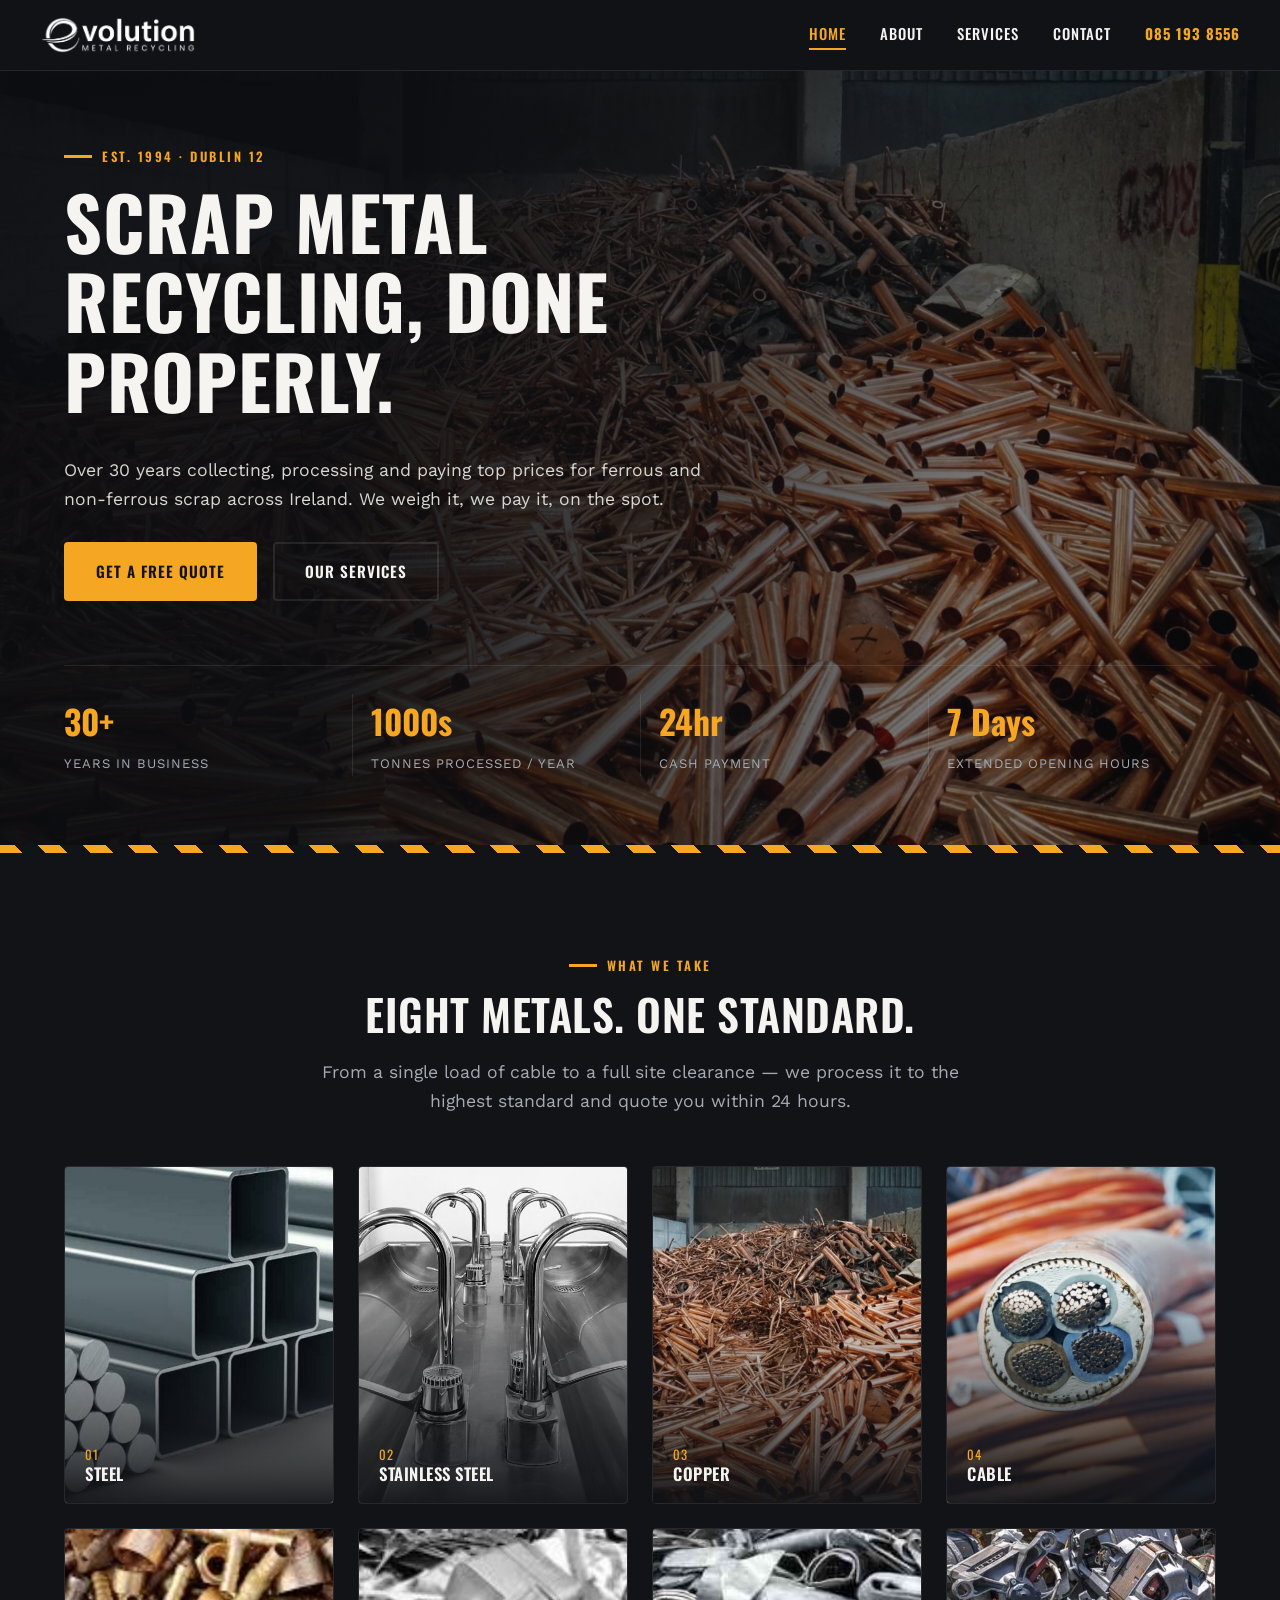
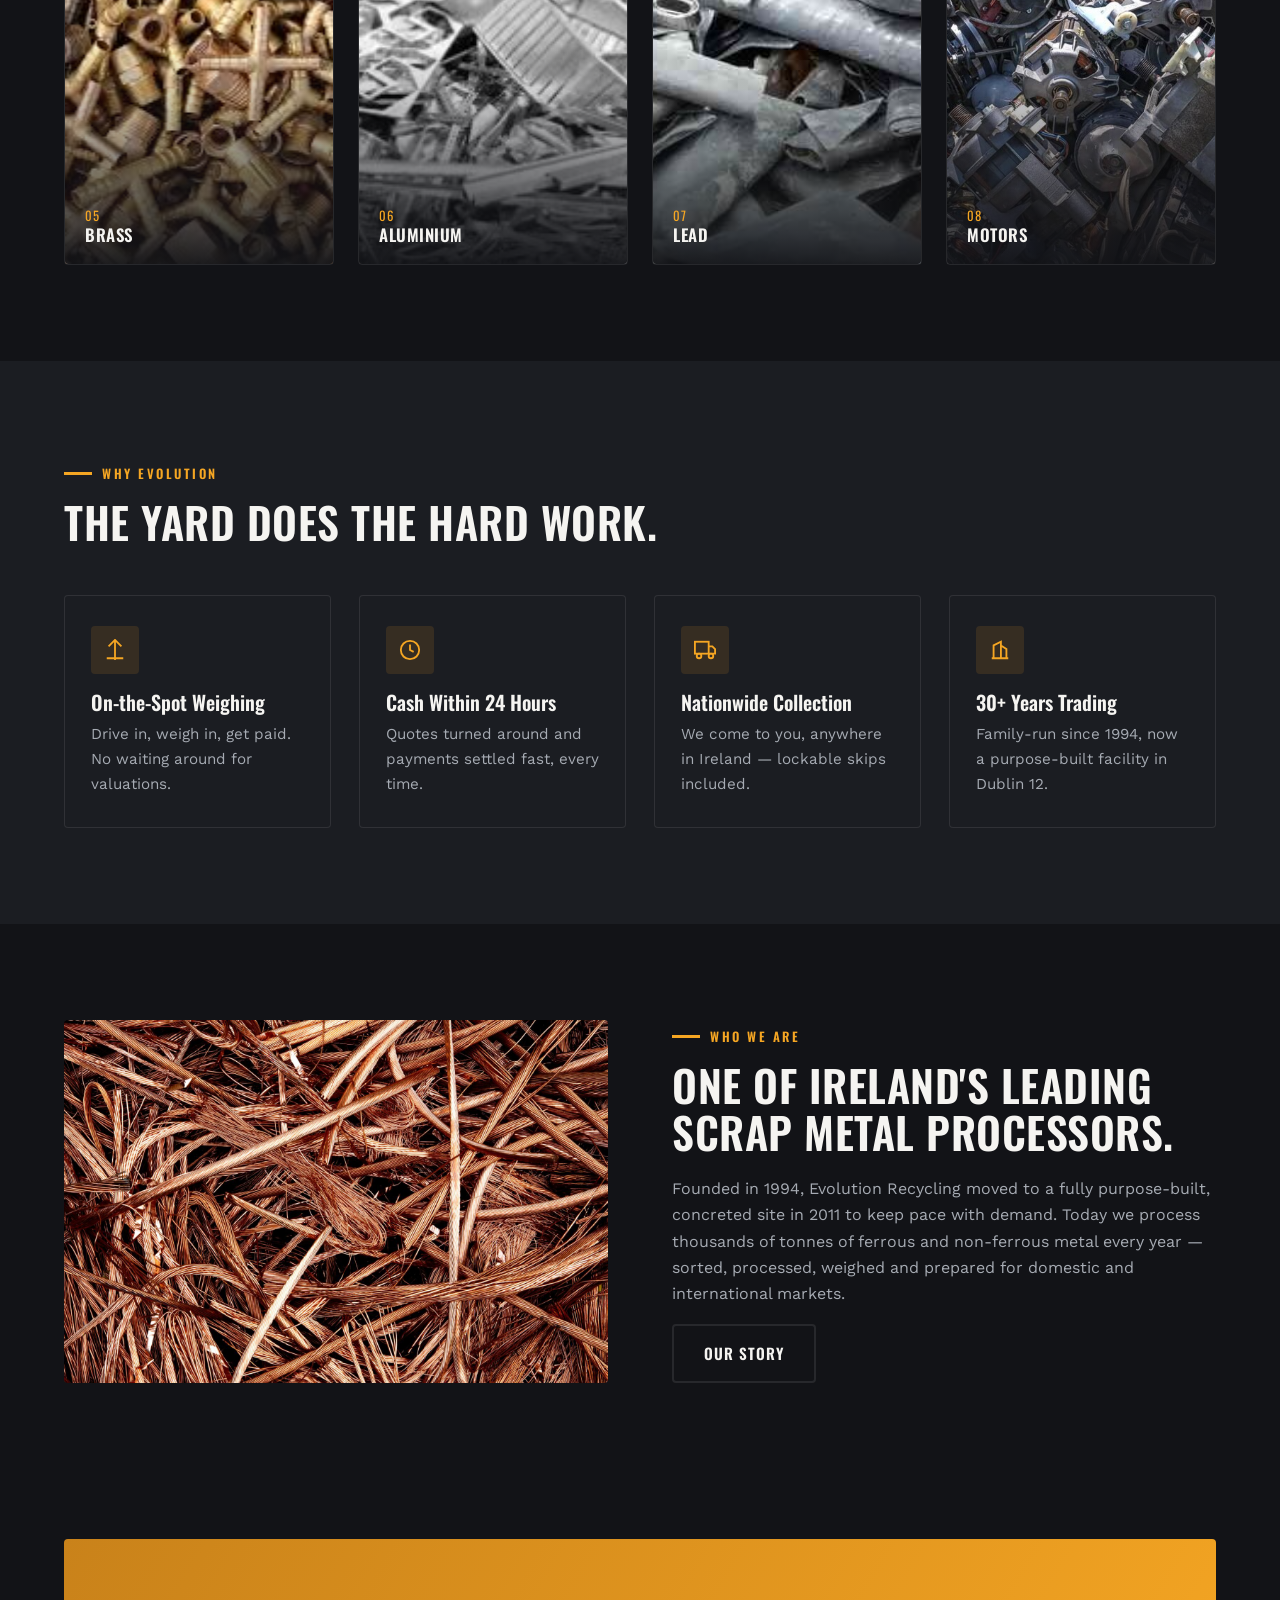
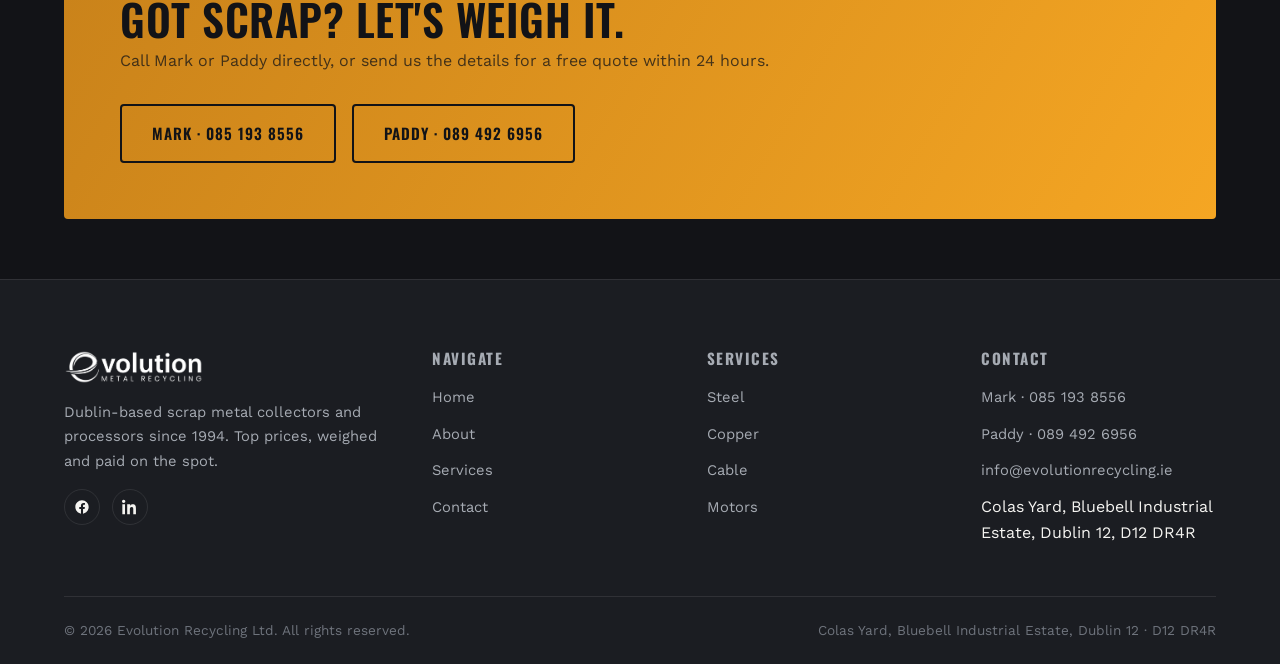
==== index.html @ e6609562 "Initial redesign: bold industrial static site prototype Home, About, Services, Contact pages with ne" ====
<!DOCTYPE html>
<html lang="en-IE">
<head>
<meta charset="UTF-8">
<meta name="viewport" content="width=device-width, initial-scale=1.0">
<title>Evolution Recycling | Scrap Metal Collection & Recycling, Dublin</title>
<meta name="description" content="Evolution Recycling — Dublin-based scrap metal collectors and processors since 1994. Top prices, on-the-spot weighing and payment, nationwide collection and skip hire.">
<link rel="icon" href="assets/favicon.png">
<link rel="preconnect" href="https://fonts.googleapis.com">
<link href="https://fonts.googleapis.com/css2?family=Oswald:wght@500;600;700&family=Work+Sans:wght@400;500;600&display=swap" rel="stylesheet">
<link rel="stylesheet" href="css/styles.css">
</head>
<body>

<header class="site-header">
  <div class="container site-header__inner">
    <a href="index.html" class="logo"><img src="assets/logo-white.png" alt="Evolution Recycling"></a>
    <nav>
      <ul class="nav-links" id="navLinks">
        <li><a href="index.html" class="active">Home</a></li>
        <li><a href="about.html">About</a></li>
        <li><a href="services.html">Services</a></li>
        <li><a href="contact.html">Contact</a></li>
        <li><a href="tel:0851938556" class="nav-phone">085 193 8556</a></li>
      </ul>
    </nav>
    <button class="nav-toggle" id="navToggle" aria-label="Toggle menu"><span></span><span></span><span></span></button>
  </div>
</header>

<section class="hero">
  <div class="container">
    <div class="hero__content reveal">
      <p class="eyebrow">Est. 1994 &middot; Dublin 12</p>
      <h1>Scrap Metal Recycling, Done Properly.</h1>
      <p class="lede">Over 30 years collecting, processing and paying top prices for ferrous and non-ferrous scrap across Ireland. We weigh it, we pay it, on the spot.</p>
      <div class="hero__ctas">
        <a href="tel:0851938556" class="btn btn--amber">Get a Free Quote</a>
        <a href="services.html" class="btn btn--ghost">Our Services</a>
      </div>
    </div>
    <div class="hero__stats reveal">
      <div><span class="stat-num">30+</span><span class="stat-label">Years in Business</span></div>
      <div><span class="stat-num">1000s</span><span class="stat-label">Tonnes Processed / Year</span></div>
      <div><span class="stat-num">24hr</span><span class="stat-label">Cash Payment</span></div>
      <div><span class="stat-num">7 Days</span><span class="stat-label">Extended Opening Hours</span></div>
    </div>
  </div>
</section>

<div class="hazard-bar"></div>

<section class="section">
  <div class="container">
    <div class="center" style="max-width:640px;">
      <p class="eyebrow center">What We Take</p>
      <h2>Eight Metals. One Standard.</h2>
      <p class="lede center">From a single load of cable to a full site clearance — we process it to the highest standard and quote you within 24 hours.</p>
    </div>
    <div class="service-grid">
      <a href="services.html#steel" class="service-card reveal">
        <img src="assets/svc-steel.jpg" alt="Steel scrap recycling" loading="lazy">
        <div class="service-card__overlay"><span>01</span><h3>Steel</h3></div>
      </a>
      <a href="services.html#stainless" class="service-card reveal">
        <img src="assets/svc-stainless.jpg" alt="Stainless steel recycling" loading="lazy">
        <div class="service-card__overlay"><span>02</span><h3>Stainless Steel</h3></div>
      </a>
      <a href="services.html#copper" class="service-card reveal">
        <img src="assets/svc-copper.jpg" alt="Copper recycling" loading="lazy">
        <div class="service-card__overlay"><span>03</span><h3>Copper</h3></div>
      </a>
      <a href="services.html#cable" class="service-card reveal">
        <img src="assets/svc-cable.jpg" alt="Cable recycling" loading="lazy">
        <div class="service-card__overlay"><span>04</span><h3>Cable</h3></div>
      </a>
      <a href="services.html#brass" class="service-card reveal">
        <img src="assets/svc-brass.jpg" alt="Brass recycling" loading="lazy">
        <div class="service-card__overlay"><span>05</span><h3>Brass</h3></div>
      </a>
      <a href="services.html#aluminium" class="service-card reveal">
        <img src="assets/svc-aluminium.jpg" alt="Aluminium recycling" loading="lazy">
        <div class="service-card__overlay"><span>06</span><h3>Aluminium</h3></div>
      </a>
      <a href="services.html#lead" class="service-card reveal">
        <img src="assets/svc-lead.jpg" alt="Lead recycling" loading="lazy">
        <div class="service-card__overlay"><span>07</span><h3>Lead</h3></div>
      </a>
      <a href="services.html#motors" class="service-card reveal">
        <img src="assets/svc-motors.jpg" alt="Motor recycling" loading="lazy">
        <div class="service-card__overlay"><span>08</span><h3>Motors</h3></div>
      </a>
    </div>
  </div>
</section>

<section class="section section--alt">
  <div class="container">
    <p class="eyebrow">Why Evolution</p>
    <h2>The Yard Does the Hard Work.</h2>
    <div class="feature-grid">
      <div class="feature-card reveal">
        <div class="feature-card__icon">
          <svg width="22" height="22" viewBox="0 0 24 24" fill="none" stroke="currentColor" stroke-width="2"><path d="M12 1v22M5 8l7-7 7 7M3 21h18"/></svg>
        </div>
        <h3>On-the-Spot Weighing</h3>
        <p>Drive in, weigh in, get paid. No waiting around for valuations.</p>
      </div>
      <div class="feature-card reveal">
        <div class="feature-card__icon">
          <svg width="22" height="22" viewBox="0 0 24 24" fill="none" stroke="currentColor" stroke-width="2"><circle cx="12" cy="12" r="10"/><path d="M12 6v6l4 2"/></svg>
        </div>
        <h3>Cash Within 24 Hours</h3>
        <p>Quotes turned around and payments settled fast, every time.</p>
      </div>
      <div class="feature-card reveal">
        <div class="feature-card__icon">
          <svg width="22" height="22" viewBox="0 0 24 24" fill="none" stroke="currentColor" stroke-width="2"><rect x="1" y="3" width="15" height="13"/><path d="M16 8h4l3 3v5h-7"/><circle cx="5.5" cy="18.5" r="2.5"/><circle cx="18.5" cy="18.5" r="2.5"/></svg>
        </div>
        <h3>Nationwide Collection</h3>
        <p>We come to you, anywhere in Ireland — lockable skips included.</p>
      </div>
      <div class="feature-card reveal">
        <div class="feature-card__icon">
          <svg width="22" height="22" viewBox="0 0 24 24" fill="none" stroke="currentColor" stroke-width="2"><path d="M3 21h18M5 21V7l8-4v18M19 21V11l-6-4"/></svg>
        </div>
        <h3>30+ Years Trading</h3>
        <p>Family-run since 1994, now a purpose-built facility in Dublin 12.</p>
      </div>
    </div>
  </div>
</section>

<section class="section">
  <div class="container">
    <div class="split reveal">
      <div class="split__media"><img src="assets/about-team.jpg" alt="Evolution Recycling team on site"></div>
      <div>
        <p class="eyebrow">Who We Are</p>
        <h2>One of Ireland's Leading Scrap Metal Processors.</h2>
        <p>Founded in 1994, Evolution Recycling moved to a fully purpose-built, concreted site in 2011 to keep pace with demand. Today we process thousands of tonnes of ferrous and non-ferrous metal every year — sorted, processed, weighed and prepared for domestic and international markets.</p>
        <a href="about.html" class="btn btn--ghost">Our Story</a>
      </div>
    </div>
  </div>
</section>

<section class="section section--tight">
  <div class="container">
    <div class="cta-banner reveal">
      <div>
        <h2>Got Scrap? Let's Weigh It.</h2>
        <p>Call Mark or Paddy directly, or send us the details for a free quote within 24 hours.</p>
      </div>
      <div class="hero__ctas" style="margin-top:0;">
        <a href="tel:0851938556" class="btn btn--ghost">Mark · 085 193 8556</a>
        <a href="tel:0894926956" class="btn btn--ghost">Paddy · 089 492 6956</a>
      </div>
    </div>
  </div>
</section>

<footer class="site-footer">
  <div class="container">
    <div class="footer-grid">
      <div>
        <img src="assets/logo-white.png" alt="Evolution Recycling" style="height:34px;margin-bottom:16px;">
        <p>Dublin-based scrap metal collectors and processors since 1994. Top prices, weighed and paid on the spot.</p>
        <div class="social-row">
          <a href="https://www.facebook.com/profile.php?id=61561684280090" target="_blank" rel="noopener" aria-label="Facebook">
            <svg width="16" height="16" viewBox="0 0 24 24" fill="currentColor"><path d="M22 12.06C22 6.5 17.52 2 12 2S2 6.5 2 12.06c0 5 3.66 9.15 8.44 9.94v-7.03H7.9v-2.91h2.54V9.84c0-2.5 1.49-3.89 3.78-3.89 1.1 0 2.24.2 2.24.2v2.46h-1.26c-1.24 0-1.63.77-1.63 1.56v1.87h2.78l-.44 2.91h-2.34V22c4.78-.79 8.44-4.94 8.44-9.94z"/></svg>
          </a>
          <a href="https://www.linkedin.com/in/mark-o-reilly-64273a1b3/" target="_blank" rel="noopener" aria-label="LinkedIn">
            <svg width="16" height="16" viewBox="0 0 24 24" fill="currentColor"><path d="M4.98 3.5C4.98 4.88 3.94 6 2.5 6S0 4.88 0 3.5 1.04 1 2.5 1s2.48 1.12 2.48 2.5zM.5 8h4V23h-4V8zM8.5 8h3.8v2.06h.05c.53-1 1.83-2.06 3.77-2.06 4.03 0 4.78 2.65 4.78 6.1V23h-4v-7.1c0-1.7-.03-3.88-2.37-3.88-2.37 0-2.73 1.85-2.73 3.76V23h-4V8z"/></svg>
          </a>
        </div>
      </div>
      <div>
        <h4>Navigate</h4>
        <ul class="footer-links">
          <li><a href="index.html">Home</a></li>
          <li><a href="about.html">About</a></li>
          <li><a href="services.html">Services</a></li>
          <li><a href="contact.html">Contact</a></li>
        </ul>
      </div>
      <div>
        <h4>Services</h4>
        <ul class="footer-links">
          <li><a href="services.html#steel">Steel</a></li>
          <li><a href="services.html#copper">Copper</a></li>
          <li><a href="services.html#cable">Cable</a></li>
          <li><a href="services.html#motors">Motors</a></li>
        </ul>
      </div>
      <div>
        <h4>Contact</h4>
        <ul class="footer-links">
          <li><a href="tel:0851938556">Mark · 085 193 8556</a></li>
          <li><a href="tel:0894926956">Paddy · 089 492 6956</a></li>
          <li><a href="mailto:info@evolutionrecycling.ie">info@evolutionrecycling.ie</a></li>
          <li><span>Colas Yard, Bluebell Industrial Estate, Dublin 12, D12 DR4R</span></li>
        </ul>
      </div>
    </div>
    <div class="footer-bottom">
      <span>&copy; <span id="year"></span> Evolution Recycling Ltd. All rights reserved.</span>
      <span>Colas Yard, Bluebell Industrial Estate, Dublin 12 &middot; D12 DR4R</span>
    </div>
  </div>
</footer>

<script src="js/main.js"></script>
</body>
</html>
---- css/styles.css ----
/* ===========================================================
   Evolution Recycling — stylesheet
   Brand: charcoal #15161A · hazard amber #F5A623 · copper #C9703B
          off-white #F4F2EE
   =========================================================== */

:root {
  --ink:         #121317;
  --ink-2:       #1B1D22;
  --ink-3:       #23262C;
  --steel-line:  rgba(255,255,255,.09);
  --amber:       #F5A623;
  --amber-dark:  #C9821A;
  --copper:      #C9703B;
  --white:       #F5F4F1;
  --muted:       #A6ABB3;
  --muted-dark:  #6E737C;
  --shadow:      0 18px 50px rgba(0,0,0,.35);
  --radius:      4px;
  --maxw:        1200px;
}

* { box-sizing: border-box; }

html { scroll-behavior: smooth; scroll-padding-top: 84px; }

body {
  margin: 0;
  font-family: 'Work Sans', system-ui, -apple-system, Segoe UI, Roboto, sans-serif;
  color: var(--white);
  background: var(--ink);
  line-height: 1.65;
  -webkit-font-smoothing: antialiased;
}

h1, h2, h3, h4 {
  font-family: 'Oswald', system-ui, sans-serif;
  text-transform: uppercase;
  color: var(--white);
  line-height: 1.08;
  letter-spacing: .5px;
  margin: 0 0 .5em;
}

h1 { font-size: clamp(2.4rem, 6vw, 4.6rem); font-weight: 700; letter-spacing: 1px; }
h2 { font-size: clamp(1.9rem, 4vw, 2.7rem); font-weight: 600; }
h3 { font-size: 1.25rem; font-weight: 600; }
p  { margin: 0 0 1rem; color: var(--muted); }
a  { color: var(--amber); text-decoration: none; }
img { max-width: 100%; display: block; }

.container { width: 100%; max-width: var(--maxw); margin: 0 auto; padding: 0 24px; }
.section   { padding: 96px 0; }
.section--tight { padding: 60px 0; }
.section--alt { background: var(--ink-2); }

.eyebrow {
  display: inline-flex;
  align-items: center;
  gap: 10px;
  font-family: 'Oswald', sans-serif;
  font-size: .8rem;
  font-weight: 600;
  letter-spacing: 2.5px;
  text-transform: uppercase;
  color: var(--amber);
  margin-bottom: 14px;
}
.eyebrow::before {
  content: '';
  width: 28px;
  height: 3px;
  background: var(--amber);
}

.lede { font-size: 1.1rem; max-width: 640px; }
.center { text-align: center; margin-left: auto; margin-right: auto; }

/* Hazard stripe divider */
.hazard-bar {
  height: 8px;
  background: repeating-linear-gradient(45deg, var(--amber) 0 16px, var(--ink) 16px 32px);
}

/* Buttons */
.btn {
  display: inline-flex;
  align-items: center;
  gap: 8px;
  font-family: 'Oswald', sans-serif;
  font-weight: 600;
  font-size: .95rem;
  letter-spacing: 1px;
  text-transform: uppercase;
  padding: 15px 30px;
  border-radius: var(--radius);
  border: 2px solid transparent;
  cursor: pointer;
  transition: transform .15s ease, background .2s ease, color .2s ease, border-color .2s ease;
}
.btn:hover { transform: translateY(-2px); }
.btn--amber { background: var(--amber); color: var(--ink); }
.btn--amber:hover { background: var(--amber-dark); }
.btn--ghost { background: transparent; color: var(--white); border-color: var(--steel-line); }
.btn--ghost:hover { border-color: var(--amber); color: var(--amber); }
.btn--block { width: 100%; justify-content: center; }

/* ===== Header ===== */
.site-header {
  position: sticky;
  top: 0;
  z-index: 100;
  background: rgba(18,19,23,.92);
  backdrop-filter: blur(10px);
  border-bottom: 1px solid var(--steel-line);
}
.site-header__inner {
  display: flex;
  align-items: center;
  justify-content: space-between;
  padding: 16px 0;
}
.logo img { height: 38px; width: auto; }
.nav-links {
  display: flex;
  align-items: center;
  gap: 34px;
  list-style: none;
  margin: 0;
  padding: 0;
}
.nav-links a {
  color: var(--white);
  font-family: 'Oswald', sans-serif;
  font-size: .92rem;
  font-weight: 500;
  letter-spacing: 1px;
  text-transform: uppercase;
  position: relative;
  padding-bottom: 4px;
}
.nav-links a:hover, .nav-links a.active { color: var(--amber); }
.nav-links a.active::after {
  content: '';
  position: absolute;
  left: 0; bottom: -2px;
  width: 100%; height: 2px;
  background: var(--amber);
}
.nav-phone {
  display: flex;
  align-items: center;
  gap: 8px;
  color: var(--amber) !important;
  font-weight: 700 !important;
}
.nav-toggle {
  display: none;
  flex-direction: column;
  gap: 5px;
  background: none;
  border: none;
  cursor: pointer;
  padding: 6px;
}
.nav-toggle span { width: 26px; height: 2px; background: var(--white); display: block; }

/* ===== Hero ===== */
.hero {
  position: relative;
  min-height: 86vh;
  display: flex;
  align-items: center;
  background: linear-gradient(100deg, rgba(12,13,16,.95) 30%, rgba(12,13,16,.55) 75%), url('../assets/hero-copper.jpg') center/cover no-repeat;
}
.hero__content { max-width: 720px; }
.hero p.lede { color: #D8D6D1; }
.hero__ctas { display: flex; gap: 16px; flex-wrap: wrap; margin-top: 28px; }
.hero__stats {
  display: grid;
  grid-template-columns: repeat(4, 1fr);
  gap: 0;
  margin-top: 64px;
  border-top: 1px solid var(--steel-line);
  padding-top: 28px;
}
.hero__stats div { border-left: 1px solid var(--steel-line); padding-left: 18px; }
.hero__stats div:first-child { border-left: none; padding-left: 0; }
.stat-num { font-family: 'Oswald', sans-serif; font-size: 2.1rem; font-weight: 700; color: var(--amber); display: block; }
.stat-label { font-size: .82rem; color: var(--muted); text-transform: uppercase; letter-spacing: 1px; }

/* ===== Feature / process cards ===== */
.feature-grid {
  display: grid;
  grid-template-columns: repeat(4, 1fr);
  gap: 28px;
  margin-top: 50px;
}
.feature-card {
  background: var(--ink-2);
  border: 1px solid var(--steel-line);
  border-radius: var(--radius);
  padding: 30px 26px;
}
.feature-card__icon {
  width: 48px; height: 48px;
  display: flex; align-items: center; justify-content: center;
  background: rgba(245,166,35,.12);
  border-radius: var(--radius);
  margin-bottom: 18px;
  color: var(--amber);
}
.feature-card h3 { text-transform: none; letter-spacing: 0; margin-bottom: 8px; }
.feature-card p { font-size: .95rem; margin: 0; }

/* ===== Service cards ===== */
.service-grid {
  display: grid;
  grid-template-columns: repeat(4, 1fr);
  gap: 24px;
  margin-top: 50px;
}
.service-card {
  position: relative;
  border-radius: var(--radius);
  overflow: hidden;
  aspect-ratio: 4/5;
  border: 1px solid var(--steel-line);
}
.service-card img { width: 100%; height: 100%; object-fit: cover; transition: transform .4s ease; }
.service-card:hover img { transform: scale(1.07); }
.service-card__overlay {
  position: absolute; inset: 0;
  background: linear-gradient(180deg, rgba(18,19,23,0) 35%, rgba(18,19,23,.95) 100%);
  display: flex; flex-direction: column; justify-content: flex-end;
  padding: 20px;
}
.service-card__overlay h3 { margin: 0; font-size: 1.05rem; }
.service-card__overlay span { color: var(--amber); font-size: .8rem; text-transform: uppercase; letter-spacing: 1px; font-family: 'Oswald', sans-serif; }

/* Detailed service rows (services page) */
.service-row {
  display: grid;
  grid-template-columns: 1fr 1fr;
  gap: 56px;
  align-items: center;
  padding: 56px 0;
  border-bottom: 1px solid var(--steel-line);
}
.service-row:last-child { border-bottom: none; }
.service-row__media { border-radius: var(--radius); overflow: hidden; aspect-ratio: 5/4; }
.service-row__media img { width: 100%; height: 100%; object-fit: cover; }
.service-row__num { font-family: 'Oswald', sans-serif; color: var(--amber); font-weight: 700; font-size: 1rem; letter-spacing: 2px; }
.tag-list { display: flex; flex-wrap: wrap; gap: 10px; margin: 18px 0; padding: 0; list-style: none; }
.tag-list li {
  background: var(--ink-3);
  border: 1px solid var(--steel-line);
  padding: 6px 14px;
  font-size: .85rem;
  border-radius: 999px;
  color: var(--white);
}
.service-row.reverse .service-row__media { order: 2; }

/* ===== Split / about teaser ===== */
.split {
  display: grid;
  grid-template-columns: 1fr 1fr;
  gap: 64px;
  align-items: center;
}
.split__media { border-radius: var(--radius); overflow: hidden; }
.split__media img { width: 100%; }
.split.reverse .split__media { order: 2; }

/* ===== CTA banner ===== */
.cta-banner {
  background: linear-gradient(120deg, var(--amber-dark), var(--amber));
  color: var(--ink);
  border-radius: var(--radius);
  padding: 56px;
  display: flex;
  align-items: center;
  justify-content: space-between;
  gap: 30px;
  flex-wrap: wrap;
}
.cta-banner h2 { color: var(--ink); margin: 0; }
.cta-banner p { color: rgba(18,19,23,.75); margin: 6px 0 0; }
.cta-banner .btn--ghost { border-color: var(--ink); color: var(--ink); }
.cta-banner .btn--ghost:hover { background: var(--ink); color: var(--amber); }

/* ===== Footer ===== */
.site-footer { background: var(--ink-2); border-top: 1px solid var(--steel-line); padding-top: 70px; }
.footer-grid {
  display: grid;
  grid-template-columns: 1.4fr 1fr 1fr 1fr;
  gap: 40px;
  padding-bottom: 50px;
}
.footer-grid h4 { font-size: .95rem; letter-spacing: 1.5px; color: var(--muted); margin-bottom: 18px; }
.footer-grid p { font-size: .92rem; }
.footer-links { list-style: none; padding: 0; margin: 0; display: flex; flex-direction: column; gap: 10px; }
.footer-links a { color: var(--muted); font-size: .92rem; }
.footer-links a:hover { color: var(--amber); }
.social-row { display: flex; gap: 12px; margin-top: 16px; }
.social-row a {
  width: 36px; height: 36px;
  display: flex; align-items: center; justify-content: center;
  border: 1px solid var(--steel-line);
  border-radius: 50%;
  color: var(--white);
}
.social-row a:hover { border-color: var(--amber); color: var(--amber); }
.footer-bottom {
  border-top: 1px solid var(--steel-line);
  padding: 22px 0;
  display: flex;
  justify-content: space-between;
  font-size: .85rem;
  color: var(--muted-dark);
  flex-wrap: wrap;
  gap: 10px;
}

/* ===== Page header (sub-pages) ===== */
.page-header {
  background: linear-gradient(100deg, rgba(12,13,16,.92), rgba(12,13,16,.7)), url('../assets/scrap-sign.jpg') center/cover;
  padding: 150px 0 70px;
}
.breadcrumb { color: var(--muted); font-size: .9rem; }
.breadcrumb a { color: var(--muted); }
.breadcrumb a:hover { color: var(--amber); }

/* ===== Contact page ===== */
.contact-grid { display: grid; grid-template-columns: 1fr 1.2fr; gap: 56px; }
.contact-card {
  background: var(--ink-2);
  border: 1px solid var(--steel-line);
  border-radius: var(--radius);
  padding: 34px;
  margin-bottom: 20px;
}
.contact-card__row { display: flex; gap: 16px; align-items: flex-start; margin-bottom: 22px; }
.contact-card__row:last-child { margin-bottom: 0; }
.contact-card__icon { color: var(--amber); flex-shrink: 0; margin-top: 3px; }
.contact-card__row strong { display: block; color: var(--white); margin-bottom: 2px; }
.contact-card__row a, .contact-card__row span { color: var(--muted); font-size: .95rem; }
.contact-card__row a:hover { color: var(--amber); }

.form-field { margin-bottom: 20px; }
.form-field label { display: block; font-size: .85rem; text-transform: uppercase; letter-spacing: 1px; color: var(--muted); margin-bottom: 8px; font-family: 'Oswald', sans-serif; }
.form-field input, .form-field textarea {
  width: 100%;
  background: var(--ink-3);
  border: 1px solid var(--steel-line);
  border-radius: var(--radius);
  padding: 14px 16px;
  color: var(--white);
  font-family: inherit;
  font-size: .98rem;
}
.form-field input:focus, .form-field textarea:focus { outline: none; border-color: var(--amber); }
.map-frame { border-radius: var(--radius); overflow: hidden; border: 1px solid var(--steel-line); margin-top: 28px; }
.map-frame iframe { width: 100%; height: 320px; border: 0; display: block; filter: grayscale(.3) contrast(1.1); }

/* ===== Reveal animation ===== */
.reveal { opacity: 0; transform: translateY(24px); transition: opacity .6s ease, transform .6s ease; }
.reveal.in { opacity: 1; transform: translateY(0); }

/* ===== Responsive ===== */
@media (max-width: 980px) {
  .hero__stats, .feature-grid, .service-grid { grid-template-columns: repeat(2, 1fr); gap: 18px; }
  .footer-grid { grid-template-columns: 1fr 1fr; gap: 32px; }
  .split, .service-row, .contact-grid { grid-template-columns: 1fr; gap: 32px; }
  .split.reverse .split__media, .service-row.reverse .service-row__media { order: 0; }
  .cta-banner { padding: 36px; }
}

@media (max-width: 720px) {
  .nav-links {
    position: fixed;
    top: 73px; left: 0; right: 0;
    background: var(--ink-2);
    border-bottom: 1px solid var(--steel-line);
    flex-direction: column;
    align-items: flex-start;
    padding: 24px;
    gap: 20px;
    transform: translateY(-20px);
    opacity: 0;
    visibility: hidden;
    transition: transform .25s ease, opacity .25s ease, visibility .25s;
  }
  .nav-links.open { transform: translateY(0); opacity: 1; visibility: visible; }
  .nav-toggle { display: flex; }
  .hero { min-height: auto; padding: 140px 0 70px; }
  .hero__stats, .feature-grid, .service-grid { grid-template-columns: 1fr; }
  .footer-grid { grid-template-columns: 1fr; }
  section.section { padding: 64px 0; }
  .cta-banner { flex-direction: column; align-items: flex-start; }
}
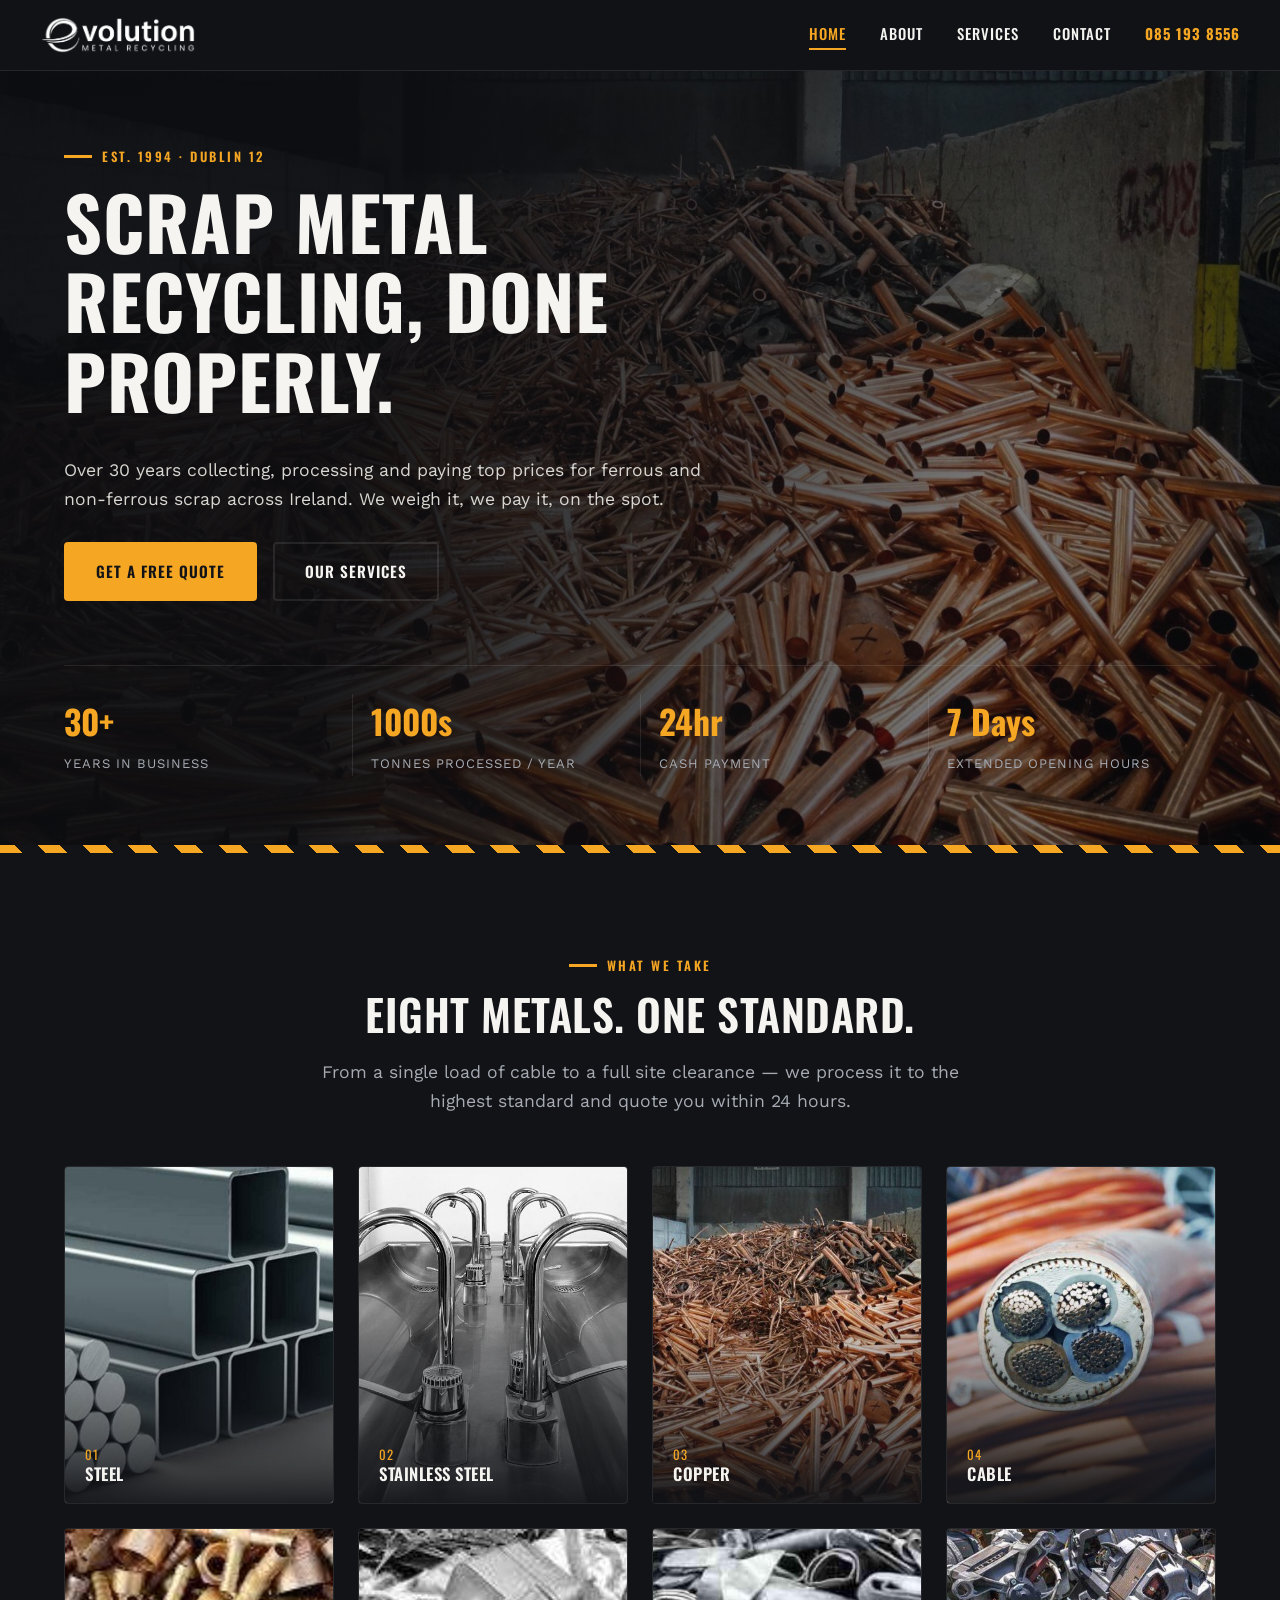
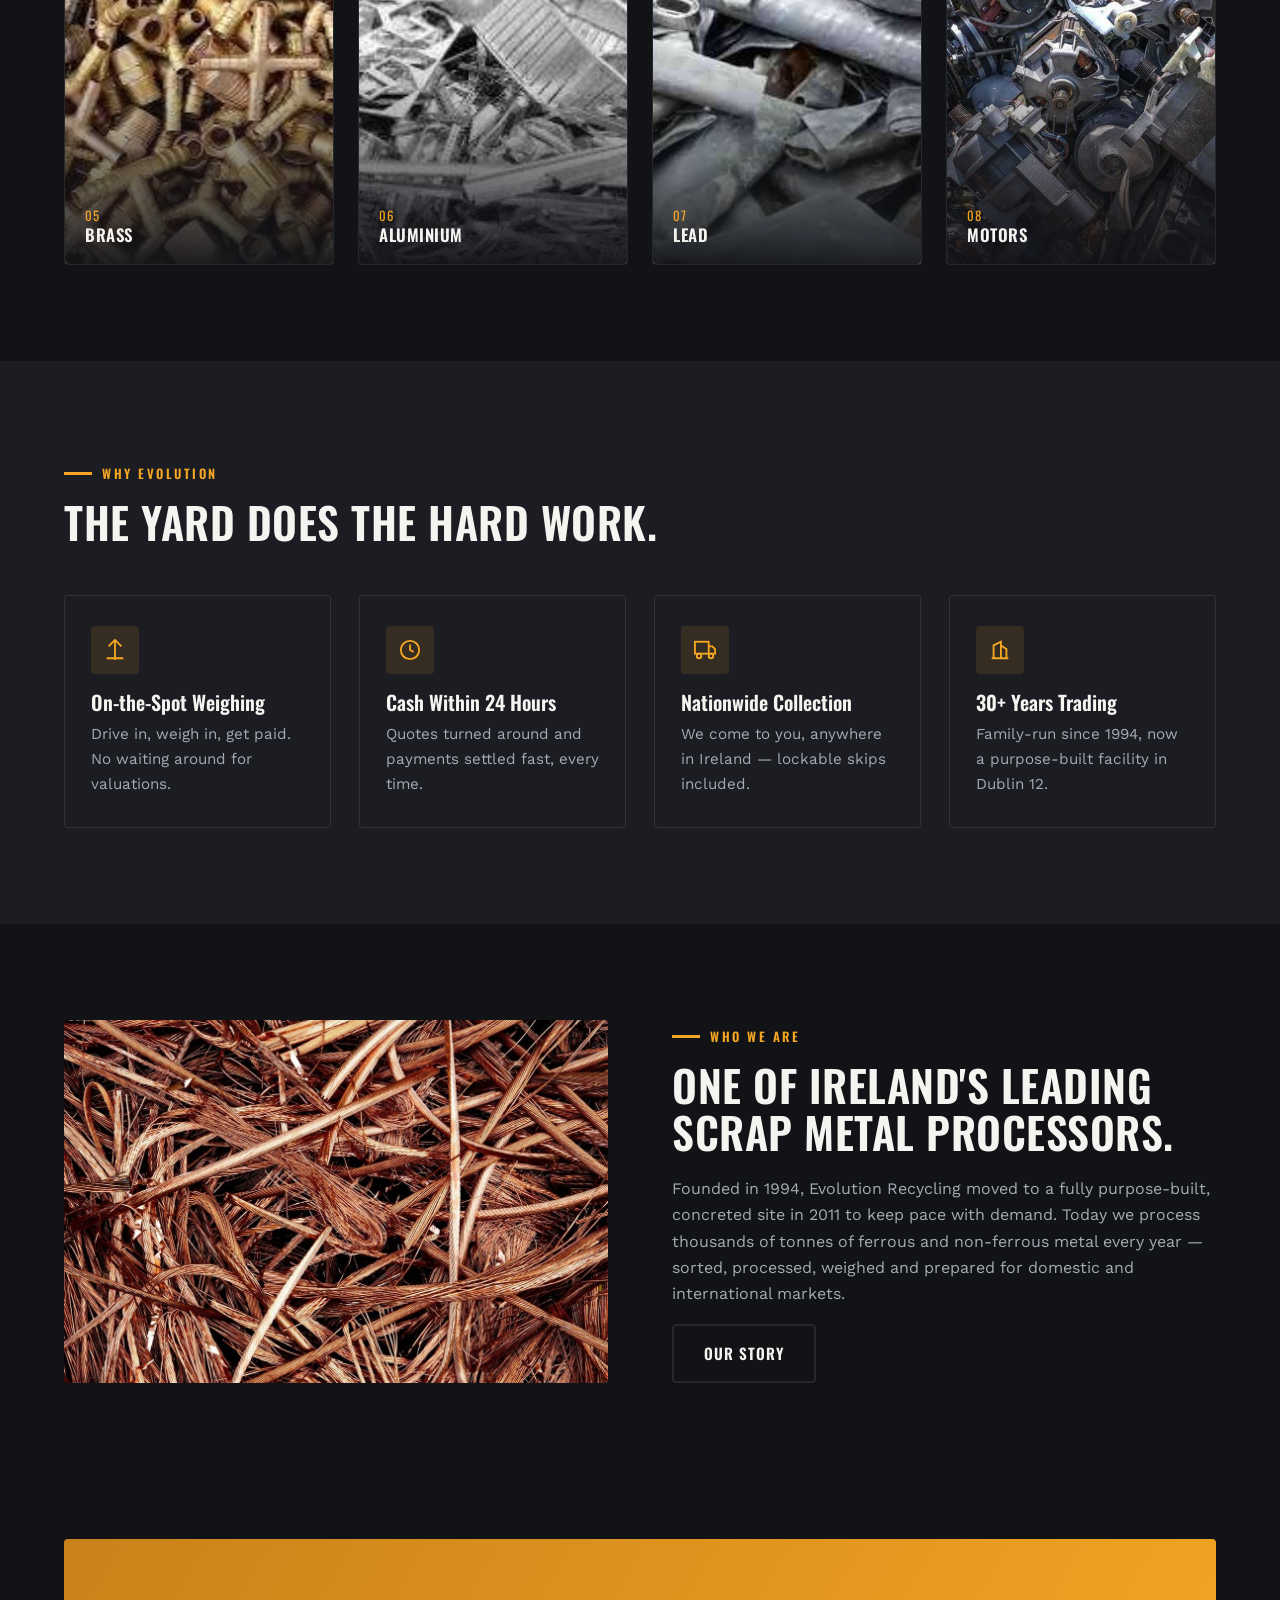
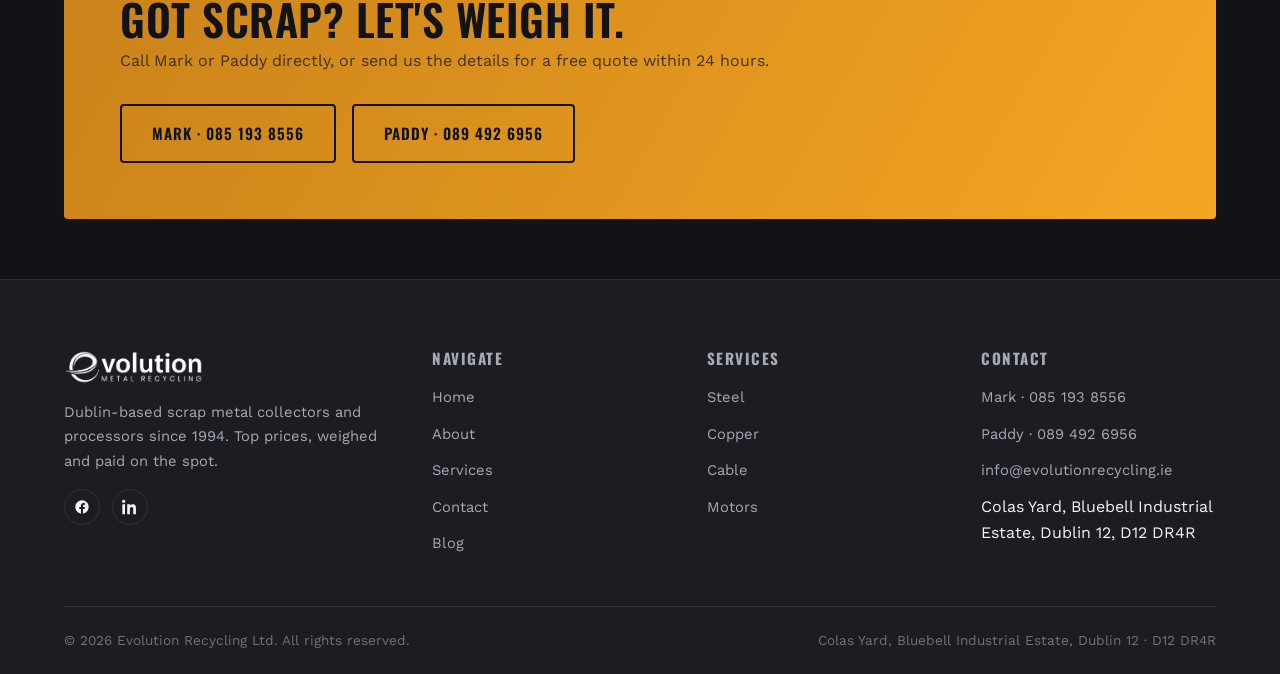
==== commit 518a107f: "Add blog, technical SEO, and image optimization - New blog system (index + 3 starter posts), linked " ====
--- a/index.html
+++ b/index.html
@@ -9,6 +9,40 @@
 <link rel="preconnect" href="https://fonts.googleapis.com">
 <link href="https://fonts.googleapis.com/css2?family=Oswald:wght@500;600;700&family=Work+Sans:wght@400;500;600&display=swap" rel="stylesheet">
 <link rel="stylesheet" href="css/styles.css">
+<link rel="canonical" href="https://www.evolutionrecycling.ie/">
+<link rel="apple-touch-icon" href="assets/favicon.png">
+<meta property="og:type" content="website">
+<meta property="og:title" content="Evolution Recycling | Scrap Metal Collection & Recycling, Dublin">
+<meta property="og:description" content="Dublin-based scrap metal collectors and processors since 1994. Top prices, on-the-spot weighing and payment, nationwide collection and skip hire.">
+<meta property="og:image" content="https://www.evolutionrecycling.ie/assets/hero-copper.jpg">
+<meta property="og:url" content="https://www.evolutionrecycling.ie/">
+<meta name="twitter:card" content="summary_large_image">
+<meta name="twitter:title" content="Evolution Recycling | Scrap Metal Collection & Recycling, Dublin">
+<meta name="twitter:description" content="Dublin-based scrap metal collectors and processors since 1994. Top prices, on-the-spot weighing and payment, nationwide collection and skip hire.">
+<meta name="twitter:image" content="https://www.evolutionrecycling.ie/assets/hero-copper.jpg">
+<script type="application/ld+json">
+{
+  "@context": "https://schema.org",
+  "@type": "LocalBusiness",
+  "name": "Evolution Recycling",
+  "image": "https://www.evolutionrecycling.ie/assets/hero-copper.jpg",
+  "url": "https://www.evolutionrecycling.ie/",
+  "telephone": "+353851938556",
+  "email": "info@evolutionrecycling.ie",
+  "address": {
+    "@type": "PostalAddress",
+    "streetAddress": "Colas Yard, Bluebell Industrial Estate",
+    "addressLocality": "Dublin",
+    "addressRegion": "Dublin 12",
+    "postalCode": "D12 DR4R",
+    "addressCountry": "IE"
+  },
+  "sameAs": [
+    "https://www.facebook.com/profile.php?id=61561684280090",
+    "https://www.linkedin.com/in/mark-o-reilly-64273a1b3/"
+  ]
+}
+</script>
 </head>
 <body>
 
@@ -182,6 +216,7 @@
           <li><a href="about.html">About</a></li>
           <li><a href="services.html">Services</a></li>
           <li><a href="contact.html">Contact</a></li>
+          <li><a href="blog.html">Blog</a></li>
         </ul>
       </div>
       <div>
--- a/css/styles.css
+++ b/css/styles.css
@@ -364,13 +364,62 @@
 .map-frame { border-radius: var(--radius); overflow: hidden; border: 1px solid var(--steel-line); margin-top: 28px; }
 .map-frame iframe { width: 100%; height: 320px; border: 0; display: block; filter: grayscale(.3) contrast(1.1); }
 
+/* ===== Blog index ===== */
+.blog-grid {
+  display: grid;
+  grid-template-columns: repeat(3, 1fr);
+  gap: 28px;
+  margin-top: 50px;
+}
+.blog-card {
+  background: var(--ink-2);
+  border: 1px solid var(--steel-line);
+  border-radius: var(--radius);
+  overflow: hidden;
+  display: flex;
+  flex-direction: column;
+}
+.blog-card__media { aspect-ratio: 16/10; overflow: hidden; }
+.blog-card__media img { width: 100%; height: 100%; object-fit: cover; }
+.blog-card__body { padding: 26px; display: flex; flex-direction: column; flex: 1; }
+.blog-card__date {
+  font-family: 'Oswald', sans-serif;
+  font-size: .78rem;
+  letter-spacing: 1.5px;
+  text-transform: uppercase;
+  color: var(--amber);
+  margin-bottom: 10px;
+}
+.blog-card h3 { text-transform: none; letter-spacing: 0; font-size: 1.15rem; margin-bottom: 10px; }
+.blog-card p { font-size: .92rem; flex: 1; }
+.blog-card .btn { margin-top: 16px; align-self: flex-start; }
+
+/* ===== Article (blog post) ===== */
+.article { max-width: 740px; margin: 0 auto; }
+.article__meta {
+  display: flex;
+  gap: 16px;
+  align-items: center;
+  color: var(--muted);
+  font-size: .9rem;
+  margin: 18px 0 30px;
+}
+.article__media { border-radius: var(--radius); overflow: hidden; margin-bottom: 44px; }
+.article__media img { width: 100%; display: block; }
+.article h2 { margin-top: 1.7em; font-size: 1.6rem; }
+.article p, .article li { color: var(--muted); font-size: 1.08rem; }
+.article ul, .article ol { padding-left: 1.3em; margin-bottom: 1.3em; }
+.article li { margin-bottom: .5em; }
+.article strong { color: var(--white); }
+.article__footer-cta { margin-top: 56px; }
+
 /* ===== Reveal animation ===== */
 .reveal { opacity: 0; transform: translateY(24px); transition: opacity .6s ease, transform .6s ease; }
 .reveal.in { opacity: 1; transform: translateY(0); }
 
 /* ===== Responsive ===== */
 @media (max-width: 980px) {
-  .hero__stats, .feature-grid, .service-grid { grid-template-columns: repeat(2, 1fr); gap: 18px; }
+  .hero__stats, .feature-grid, .service-grid, .blog-grid { grid-template-columns: repeat(2, 1fr); gap: 18px; }
   .footer-grid { grid-template-columns: 1fr 1fr; gap: 32px; }
   .split, .service-row, .contact-grid { grid-template-columns: 1fr; gap: 32px; }
   .split.reverse .split__media, .service-row.reverse .service-row__media { order: 0; }
@@ -395,7 +444,7 @@
   .nav-links.open { transform: translateY(0); opacity: 1; visibility: visible; }
   .nav-toggle { display: flex; }
   .hero { min-height: auto; padding: 140px 0 70px; }
-  .hero__stats, .feature-grid, .service-grid { grid-template-columns: 1fr; }
+  .hero__stats, .feature-grid, .service-grid, .blog-grid { grid-template-columns: 1fr; }
   .footer-grid { grid-template-columns: 1fr; }
   section.section { padding: 64px 0; }
   .cta-banner { flex-direction: column; align-items: flex-start; }
